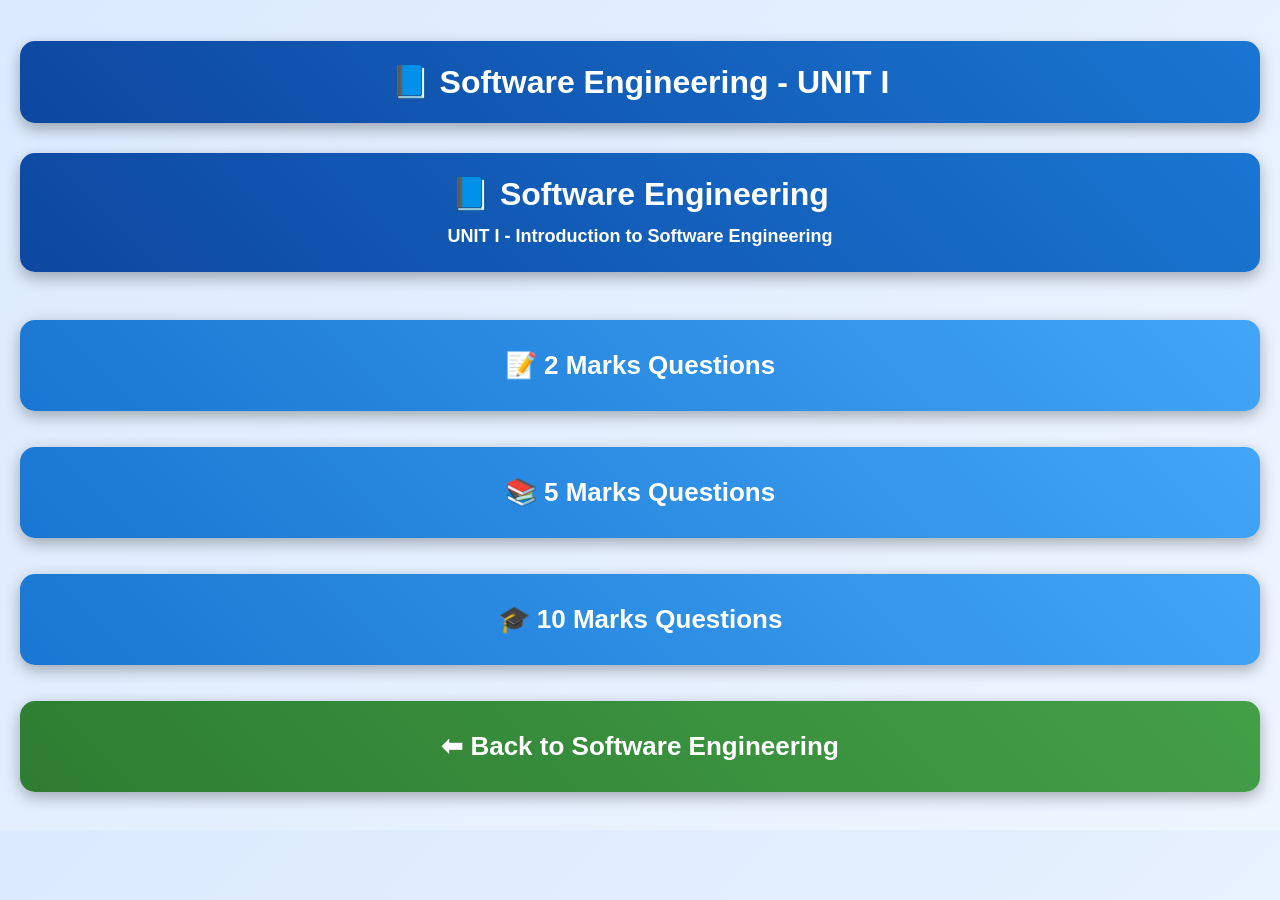
==== chapter1.html @ 1ecbb5ac "Update chapter1.html" ====
<!DOCTYPE html>
<html>
<head>
<title>Software Engineering - Unit I</title>

<style>
body{
font-family:Arial,sans-serif;
background:linear-gradient(135deg,#dbeafe,#eef5ff);
margin:0;
padding:20px;
}

h1{
text-align:center;
background:linear-gradient(45deg,#0d47a1,#1976d2);
color:white;
padding:22px;
border-radius:15px;
font-size:32px;
box-shadow:0 6px 15px rgba(0,0,0,0.3);
margin-bottom:30px;
}

button{
width:100%;
padding:30px;
margin:18px 0;
background:linear-gradient(45deg,#1976d2,#42a5f5);
color:white;
font-size:26px;
font-weight:bold;
border:none;
border-radius:15px;
cursor:pointer;
box-shadow:0 5px 15px rgba(0,0,0,0.3);
transition:0.3s;
}

button:hover{
background:linear-gradient(45deg,#1565c0,#0d47a1);
transform:scale(1.03);
}

.box{
display:none;
background:white;
padding:30px;
margin-top:20px;
border-radius:15px;
box-shadow:0 6px 15px rgba(0,0,0,0.2);
}

h2{
color:#0d47a1;
font-size:28px;
margin-bottom:20px;
}

ol{
padding-left:30px;
}

li{
font-size:22px;
line-height:2;
padding:6px 0;
}

.back{
background:linear-gradient(45deg,#2e7d32,#43a047);
  }


</style>

<script>
function openBox(id){

var x=document.getElementsByClassName("box");

for(var i=0;i<x.length;i++){
x[i].style.display="none";
}

document.getElementById(id).style.display="block";

}
</script>

</head>

<body>

<h1>📘 Software Engineering - UNIT I</h1>

  <h1>
📘 Software Engineering<br>
<span style="font-size:18px;">
UNIT I - Introduction to Software Engineering
</span>
  </h1>
  <a href="chapter1-2marks.html">
<button>📝 2 Marks Questions</button>
</a>

<a href="chapter1-5marks.html">
<button>📚 5 Marks Questions</button>
</a>

<a href="chapter1-10marks.html">
<button>🎓 10 Marks Questions</button>
</a>
  
  



<a href="software-engineering.html">
<button class="back">⬅ Back to Software Engineering</button>
</a>

</body>
  </html>
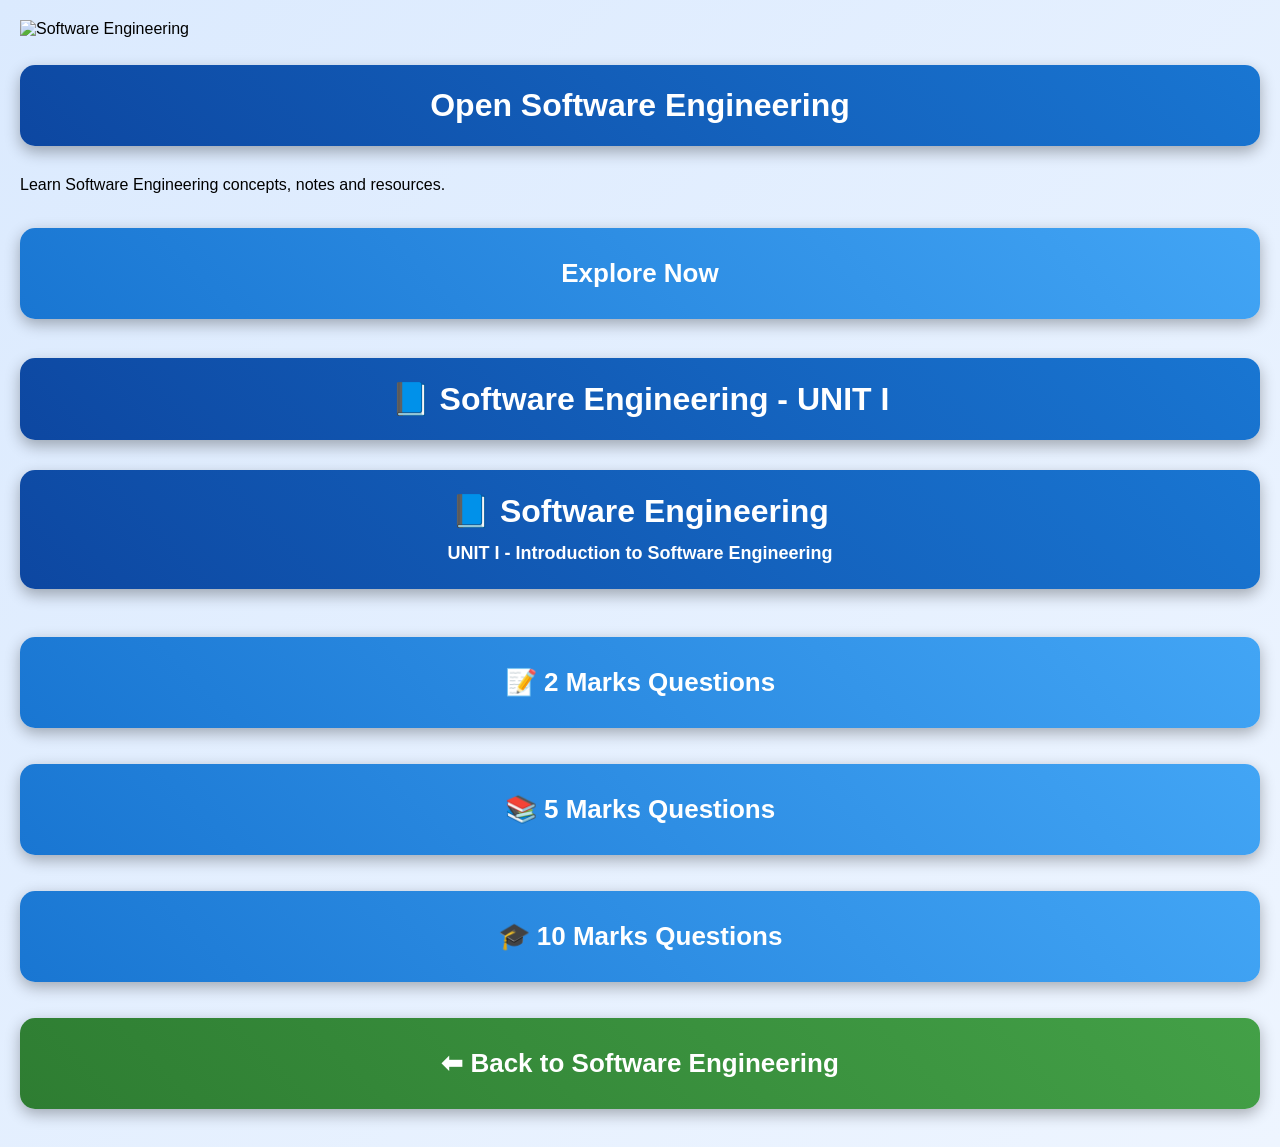
==== commit 74cd5568: "Update chapter1.html" ====
--- a/chapter1.html
+++ b/chapter1.html
@@ -91,6 +91,15 @@
 </head>
 
 <body>
+  <section class="software">
+    <img src="software.jpg" alt="Software Engineering">
+
+    <h1>Open Software Engineering</h1>
+
+    <p>Learn Software Engineering concepts, notes and resources.</p>
+
+    <button>Explore Now</button>
+  </section>
 
 <h1>📘 Software Engineering - UNIT I</h1>
 
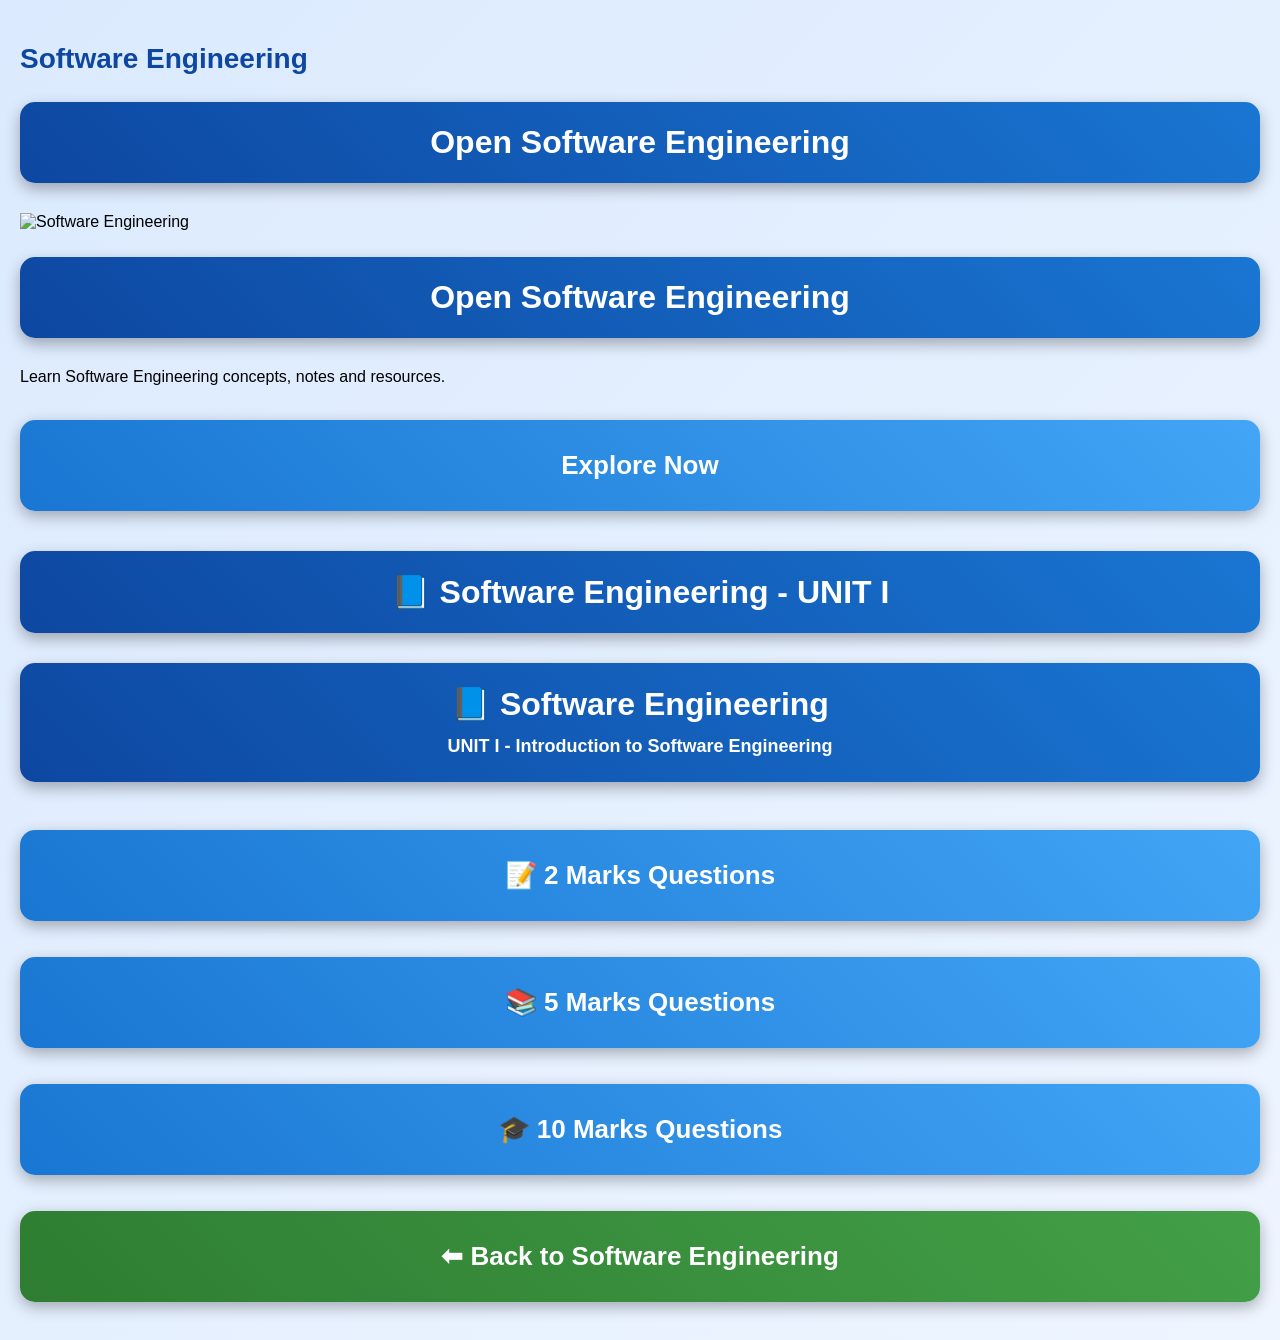
==== commit 88390a52: "Update chapter1.html" ====
--- a/chapter1.html
+++ b/chapter1.html
@@ -91,6 +91,11 @@
 </head>
 
 <body>
+
+  <section class="hero">
+    <h2>Software Engineering</h2>
+    <h1>Open Software Engineering</h1>
+  </section>
   <section class="software">
     <img src="software.jpg" alt="Software Engineering">
 
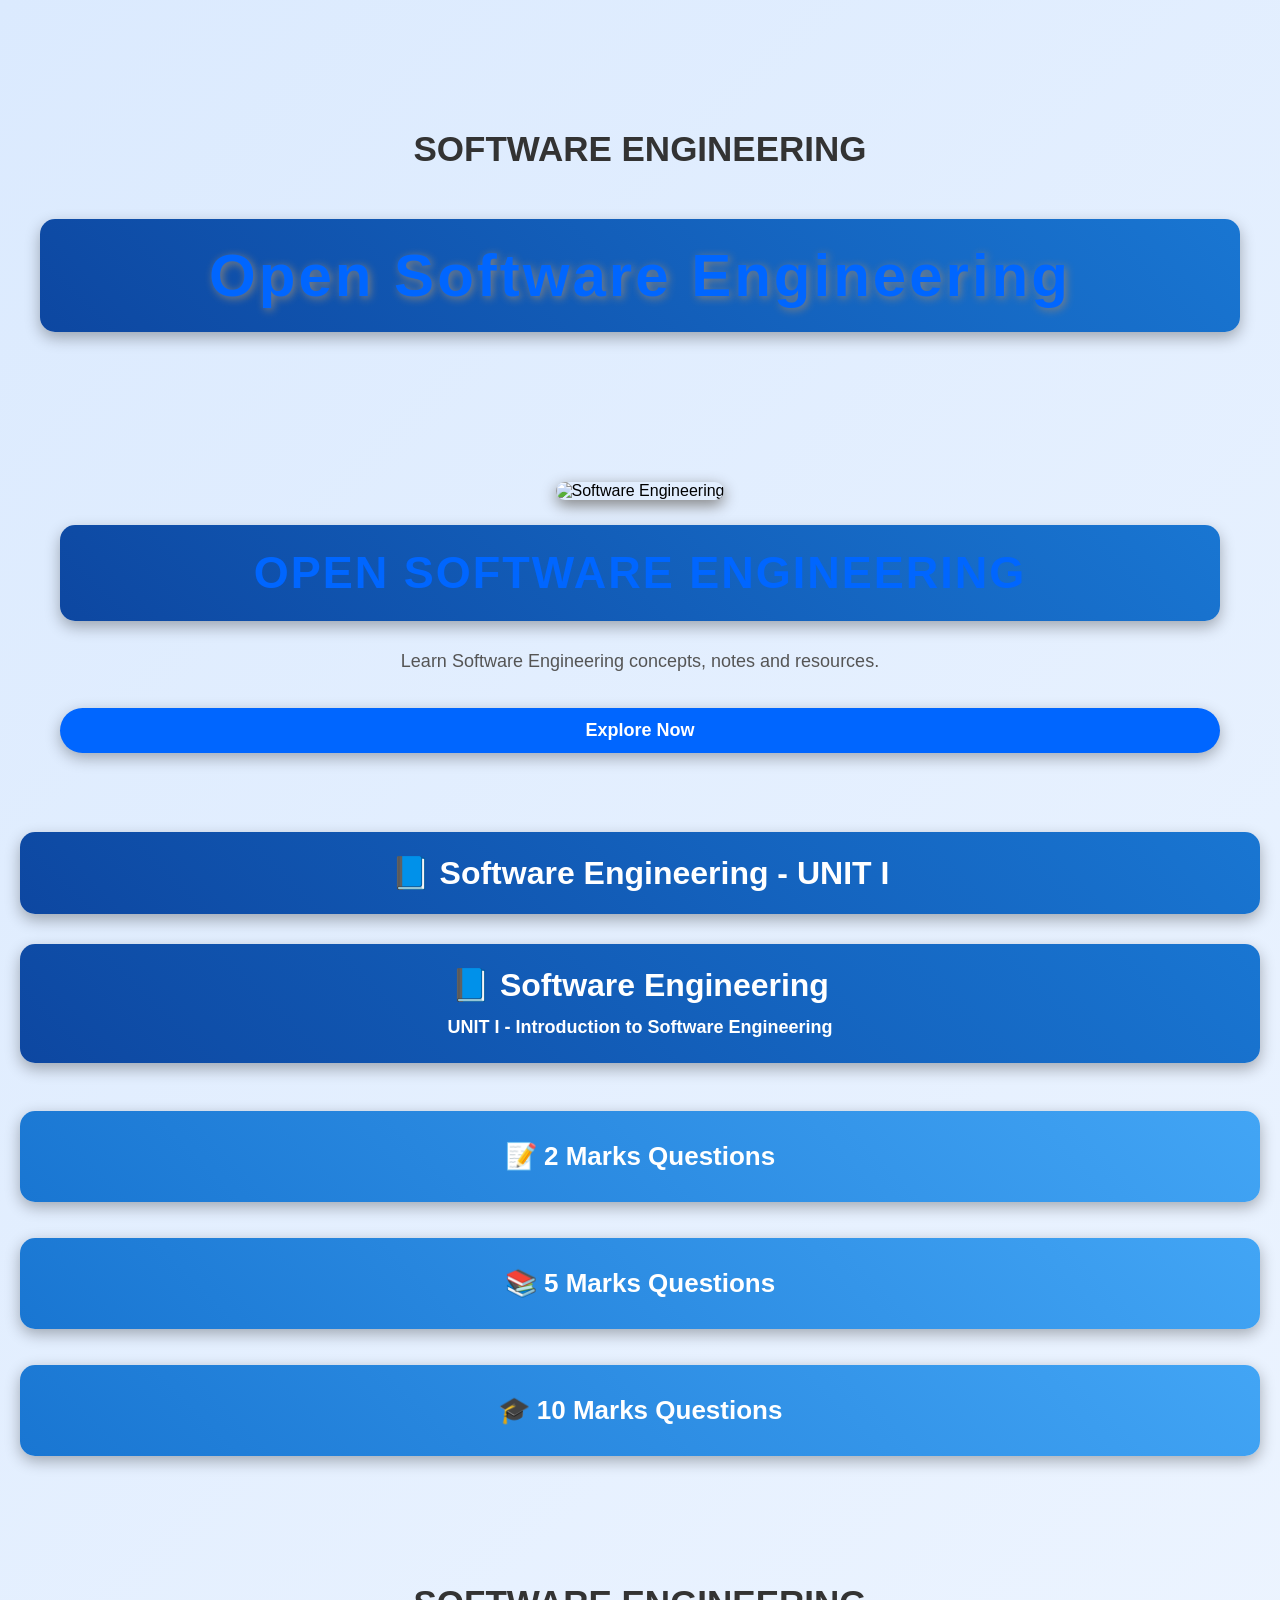
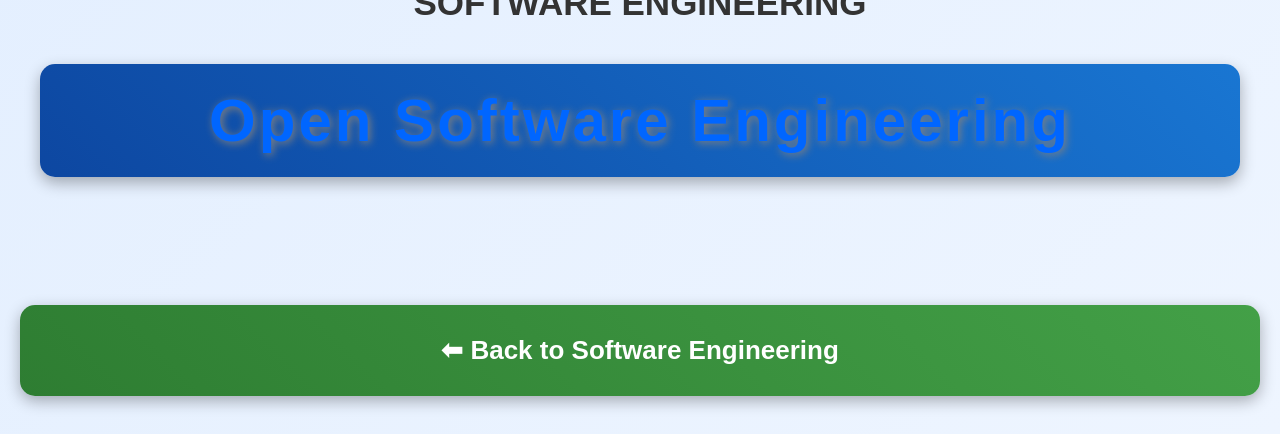
==== commit 64986032: "Update chapter1.html" ====
--- a/chapter1.html
+++ b/chapter1.html
@@ -2,6 +2,7 @@
 <html>
 <head>
 <title>Software Engineering - Unit I</title>
+  <link rel="stylesheet" href="style.css">
 
 <style>
 body{
@@ -125,6 +126,10 @@
 <a href="chapter1-10marks.html">
 <button>🎓 10 Marks Questions</button>
 </a>
+  <div class="hero">
+    <h2>Software Engineering</h2>
+    <h1>Open Software Engineering</h1>
+  </div>
   
   
 
--- a/style.css
+++ b/style.css
@@ -0,0 +1,57 @@
+.software {
+    text-align: center;
+    padding: 40px;
+}
+
+.software img {
+    width: 300px;
+    border-radius: 20px;
+    box-shadow: 0 5px 15px gray;
+}
+
+.software h1 {
+    font-size: 45px;
+    color: #0066ff;
+    margin-top: 25px;
+    font-weight: bold;
+    text-transform: uppercase;
+    letter-spacing: 2px;
+}
+
+.software p {
+    font-size: 18px;
+    color: #555;
+}
+
+.software button {
+    background: #0066ff;
+    color: white;
+    border: none;
+    padding: 12px 30px;
+    border-radius: 25px;
+    font-size: 18px;
+    cursor: pointer;
+}
+
+.software button:hover {
+    background: #003399;
+}
+.hero {
+    text-align: center;
+    padding: 80px 20px;
+}
+
+.hero h2 {
+    font-size: 35px;
+    color: #333;
+    text-transform: uppercase;
+    margin-bottom: 20px;
+}
+
+.hero h1 {
+    font-size: 60px;
+    color: #0066ff;
+    font-weight: bold;
+    letter-spacing: 3px;
+    text-shadow: 2px 2px 8px gray;
+}
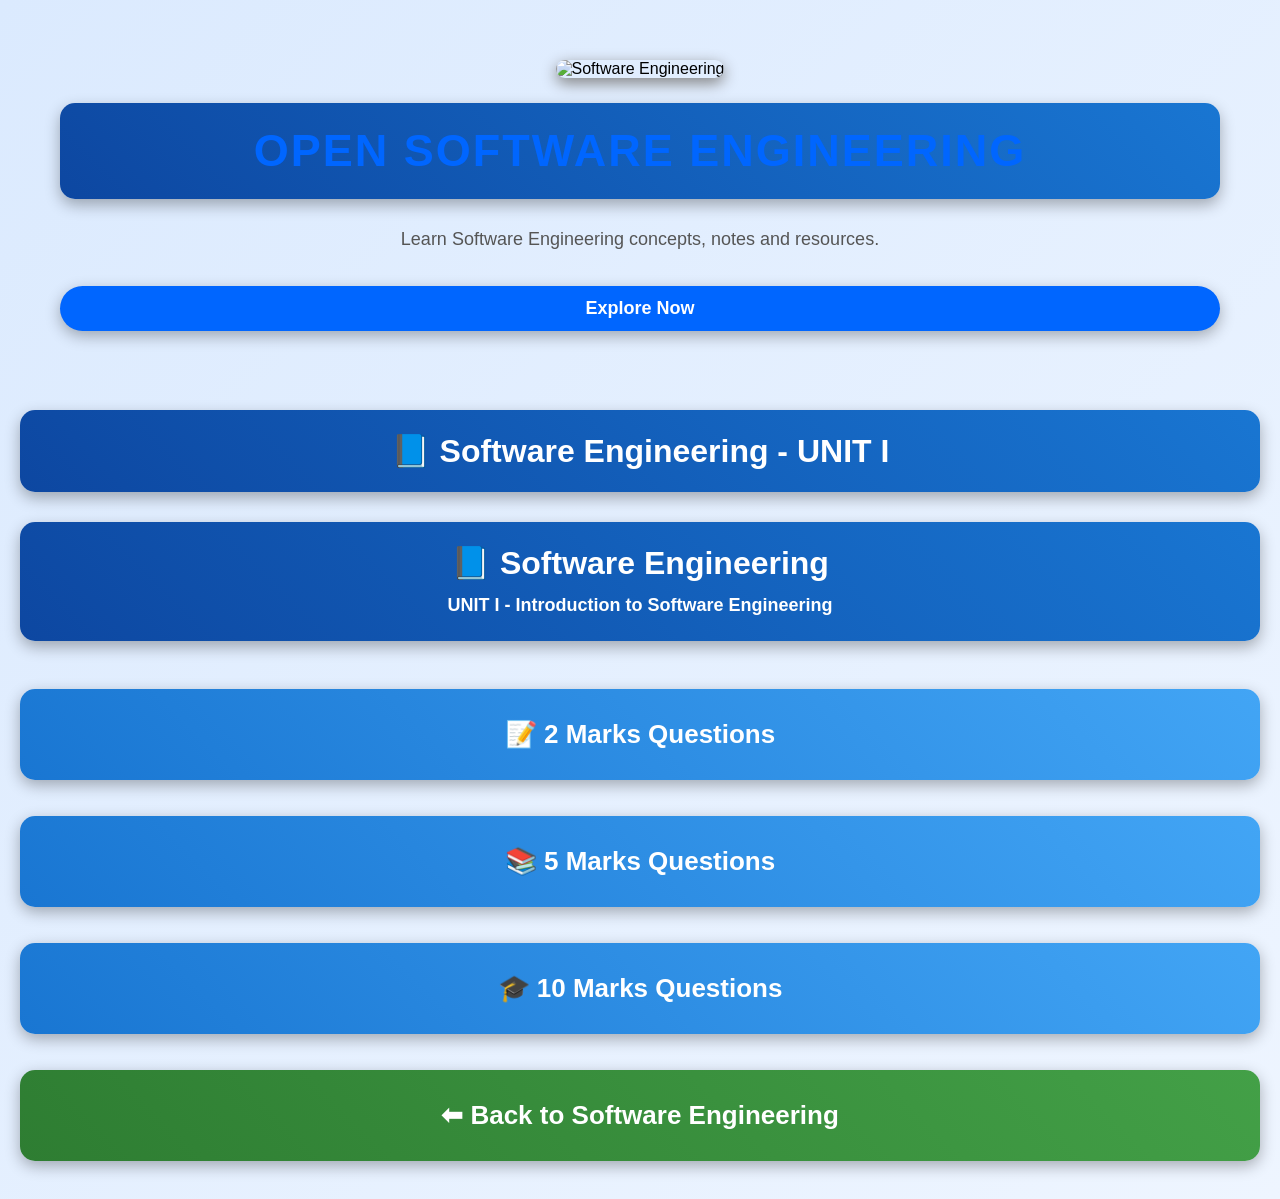
==== commit 845f9943: "Update chapter1.html" ====
--- a/chapter1.html
+++ b/chapter1.html
@@ -93,10 +93,7 @@
 
 <body>
 
-  <section class="hero">
-    <h2>Software Engineering</h2>
-    <h1>Open Software Engineering</h1>
-  </section>
+  
   <section class="software">
     <img src="software.jpg" alt="Software Engineering">
 
@@ -126,10 +123,7 @@
 <a href="chapter1-10marks.html">
 <button>🎓 10 Marks Questions</button>
 </a>
-  <div class="hero">
-    <h2>Software Engineering</h2>
-    <h1>Open Software Engineering</h1>
-  </div>
+  
   
   
 
--- a/style.css
+++ b/style.css
@@ -36,22 +36,3 @@
 .software button:hover {
     background: #003399;
 }
-.hero {
-    text-align: center;
-    padding: 80px 20px;
-}
-
-.hero h2 {
-    font-size: 35px;
-    color: #333;
-    text-transform: uppercase;
-    margin-bottom: 20px;
-}
-
-.hero h1 {
-    font-size: 60px;
-    color: #0066ff;
-    font-weight: bold;
-    letter-spacing: 3px;
-    text-shadow: 2px 2px 8px gray;
-}
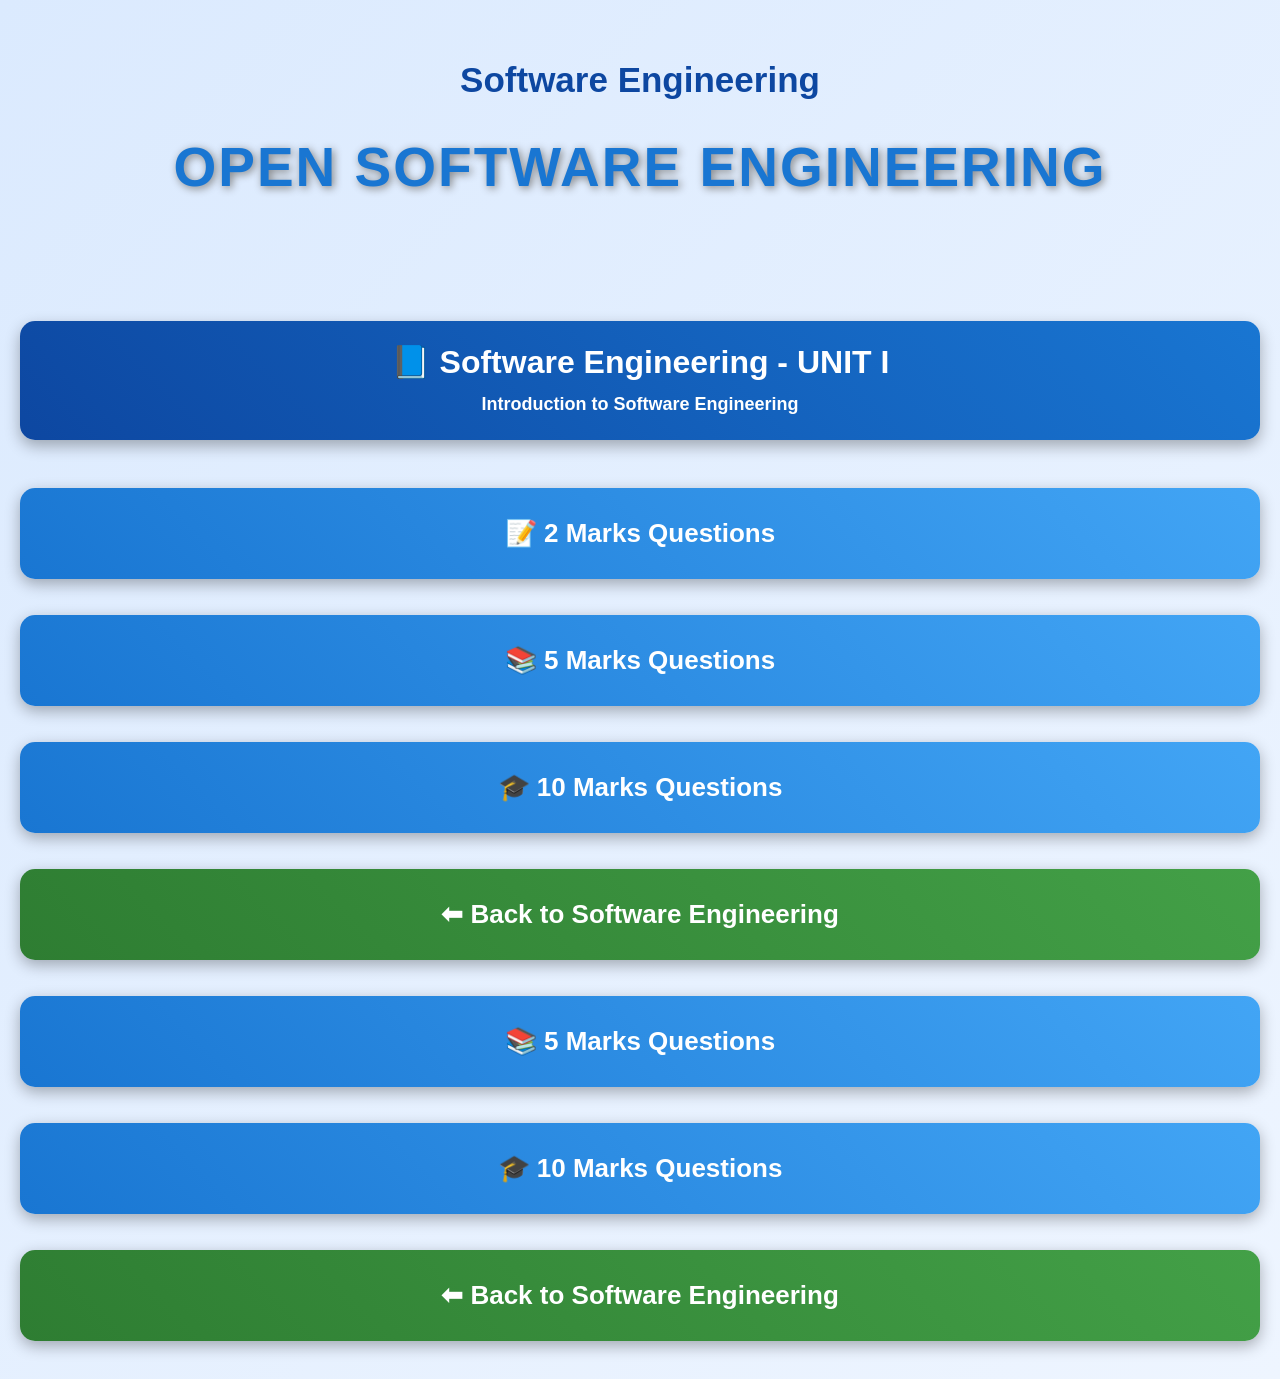
==== commit 3e9c1c8e: "Update chapter1.html" ====
--- a/chapter1.html
+++ b/chapter1.html
@@ -2,7 +2,8 @@
 <html>
 <head>
 <title>Software Engineering - Unit I</title>
-  <link rel="stylesheet" href="style.css">
+
+<link rel="stylesheet" href="style.css">
 
 <style>
 body{
@@ -12,7 +13,29 @@
 padding:20px;
 }
 
-h1{
+.software{
+text-align:center;
+padding:40px;
+}
+
+.software h2{
+font-size:35px;
+color:#0d47a1;
+margin:0;
+}
+
+.software h1{
+font-size:55px;
+color:#1976d2;
+background:none;
+box-shadow:none;
+padding:15px;
+margin-top:20px;
+text-shadow:2px 2px 8px gray;
+}
+
+
+.title{
 text-align:center;
 background:linear-gradient(45deg,#0d47a1,#1976d2);
 color:white;
@@ -22,6 +45,7 @@
 box-shadow:0 6px 15px rgba(0,0,0,0.3);
 margin-bottom:30px;
 }
+
 
 button{
 width:100%;
@@ -38,85 +62,78 @@
 transition:0.3s;
 }
 
+
 button:hover{
 background:linear-gradient(45deg,#1565c0,#0d47a1);
 transform:scale(1.03);
 }
 
-.box{
-display:none;
-background:white;
-padding:30px;
-margin-top:20px;
-border-radius:15px;
-box-shadow:0 6px 15px rgba(0,0,0,0.2);
-}
-
-h2{
-color:#0d47a1;
-font-size:28px;
-margin-bottom:20px;
-}
-
-ol{
-padding-left:30px;
-}
-
-li{
-font-size:22px;
-line-height:2;
-padding:6px 0;
-}
 
 .back{
 background:linear-gradient(45deg,#2e7d32,#43a047);
-  }
-
+}
 
 </style>
 
-<script>
-function openBox(id){
+</head>
 
-var x=document.getElementsByClassName("box");
-
-for(var i=0;i<x.length;i++){
-x[i].style.display="none";
-}
-
-document.getElementById(id).style.display="block";
-
-}
-</script>
-
-</head>
 
 <body>
 
-  
-  <section class="software">
-    <img src="software.jpg" alt="Software Engineering">
 
-    <h1>Open Software Engineering</h1>
+<section class="software">
 
-    <p>Learn Software Engineering concepts, notes and resources.</p>
+<h2>Software Engineering</h2>
 
-    <button>Explore Now</button>
-  </section>
+<h1>Open Software Engineering</h1>
 
-<h1>📘 Software Engineering - UNIT I</h1>
+</section>
 
-  <h1>
-📘 Software Engineering<br>
+
+
+<h1 class="title">
+📘 Software Engineering - UNIT I
+<br>
 <span style="font-size:18px;">
-UNIT I - Introduction to Software Engineering
+Introduction to Software Engineering
 </span>
-  </h1>
-  <a href="chapter1-2marks.html">
-<button>📝 2 Marks Questions</button>
+</h1>
+
+
+
+<a href="chapter1-2marks.html">
+<button>
+📝 2 Marks Questions
+</button>
 </a>
 
+
+
 <a href="chapter1-5marks.html">
+<button>
+📚 5 Marks Questions
+</button>
+</a>
+
+
+
+<a href="chapter1-10marks.html">
+<button>
+🎓 10 Marks Questions
+</button>
+</a>
+
+
+
+<a href="software-engineering.html">
+<button class="back">
+⬅ Back to Software Engineering
+</button>
+</a>
+
+
+</body>
+</html>
 <button>📚 5 Marks Questions</button>
 </a>
 
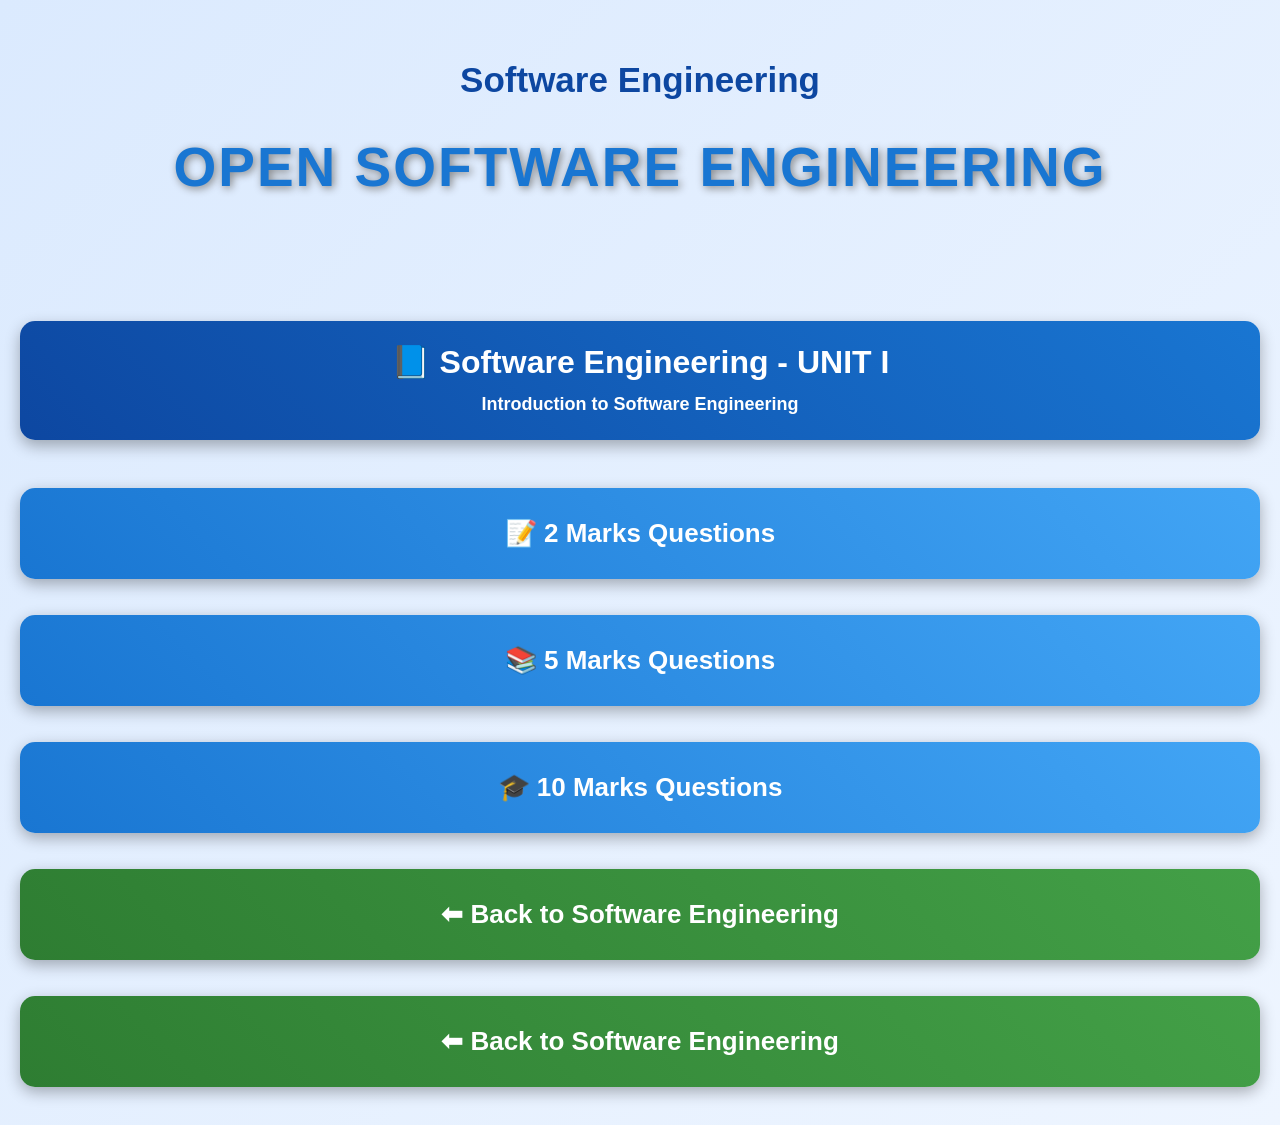
==== commit c5dc48f4: "Update chapter1.html" ====
--- a/chapter1.html
+++ b/chapter1.html
@@ -134,12 +134,7 @@
 
 </body>
 </html>
-<button>📚 5 Marks Questions</button>
-</a>
 
-<a href="chapter1-10marks.html">
-<button>🎓 10 Marks Questions</button>
-</a>
   
   
   
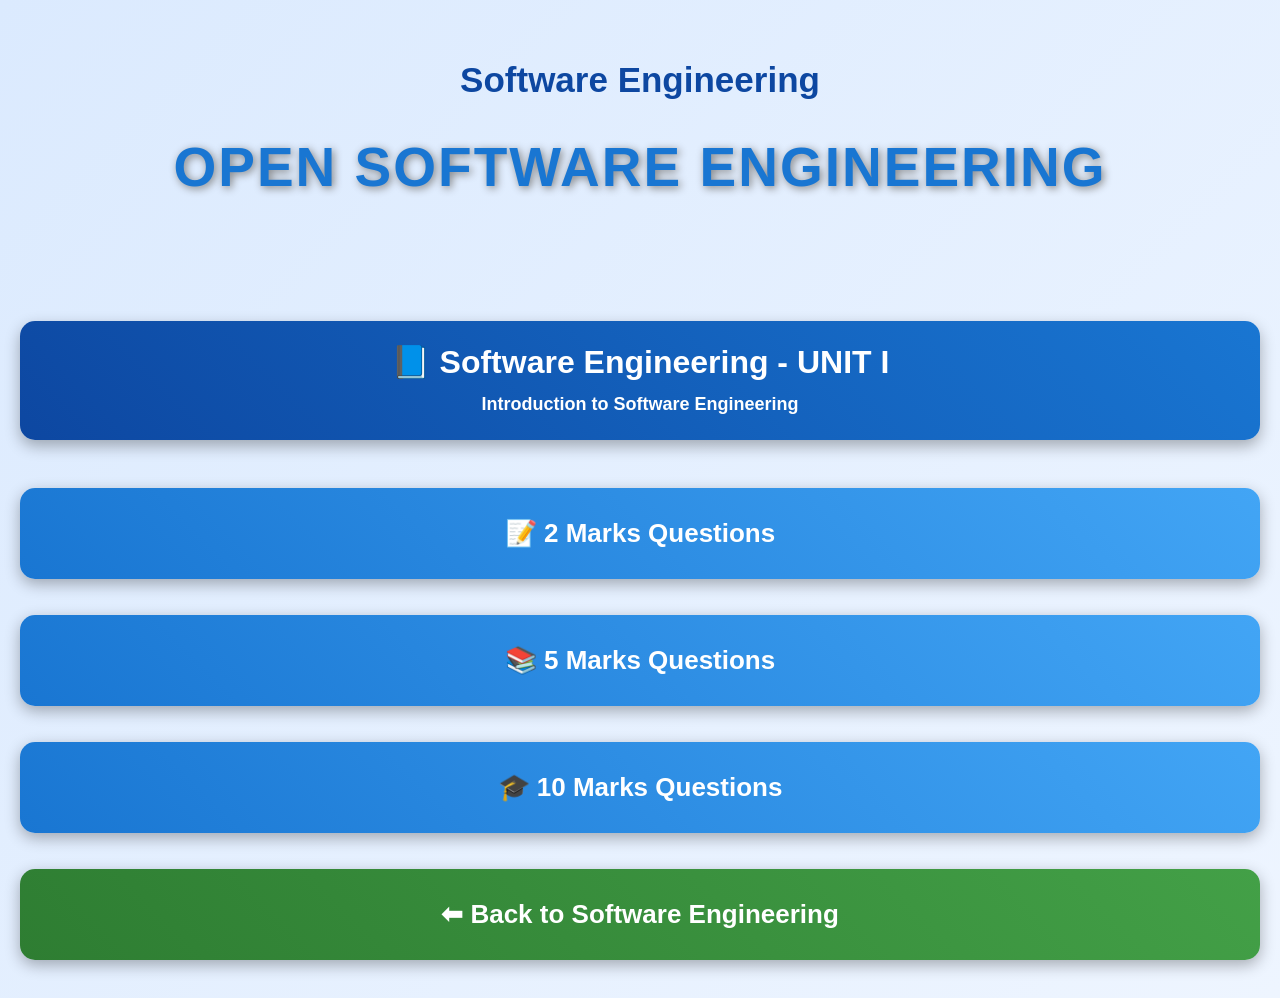
==== commit 58db394a: "Update chapter1.html" ====
--- a/chapter1.html
+++ b/chapter1.html
@@ -135,15 +135,3 @@
 </body>
 </html>
 
-  
-  
-  
-
-
-
-<a href="software-engineering.html">
-<button class="back">⬅ Back to Software Engineering</button>
-</a>
-
-</body>
-  </html>
